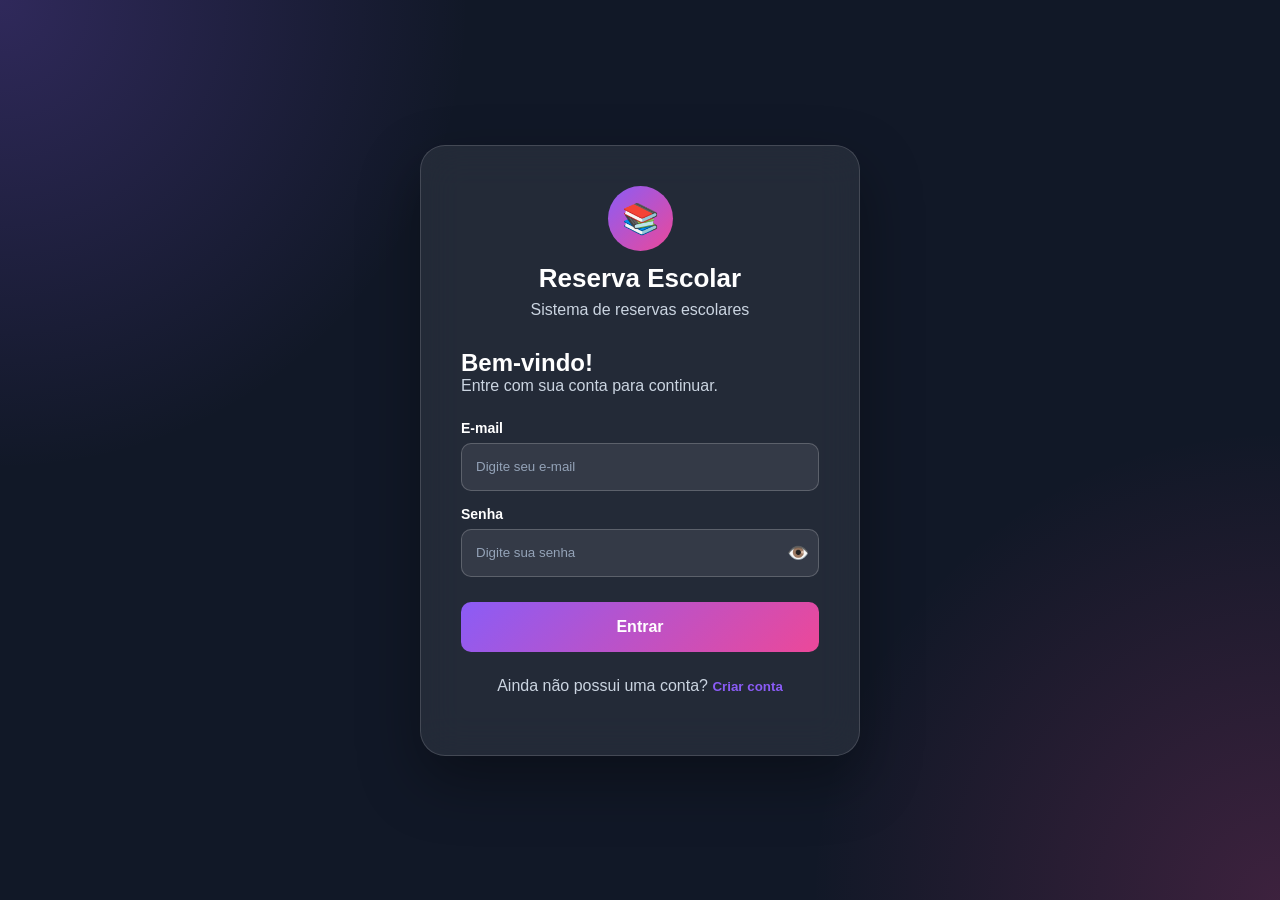
==== admin.html @ 8ef2ef52 "Tudo ok" ====
<!DOCTYPE html>
<html lang="pt-BR">

<head>

    <meta charset="UTF-8">

    <meta
        name="viewport"
        content="width=device-width, initial-scale=1.0"
    >

    <title>Administração - Reserva Escolar</title>

    <link
        rel="stylesheet"
        href="style.css"
    >

</head>

<body>

    <nav class="navbar">

        <div class="brand">
            🛡️ Administração
        </div>


        <div class="nav-links">

            <a href="home.html">
                Início
            </a>

            <a href="reservas.html">
                Agenda
            </a>

            <a href="historico.html">
                Histórico
            </a>

        </div>


        <div class="user-area">

            <div class="theme-selector">

                <button
                    class="theme-button"
                    onclick="abrirTemas()"
                >
                    🎨 Tema
                </button>


                <div
                    id="themeMenu"
                    class="theme-menu hidden"
                >

                    <button
                        onclick="escolherTema('light')"
                    >
                        ☀️ Tema Claro
                    </button>


                    <button
                        onclick="escolherTema('dark')"
                    >
                        🌙 Tema Escuro
                    </button>

                </div>

            </div>


            <button
                class="logout"
                onclick="sair()"
            >
                Sair
            </button>

        </div>

    </nav>


    <main class="main">

        <div class="welcome">

            <h1>
                🛡️ Painel Administrativo
            </h1>

            <p>
                Gerencie usuários e reservas.
            </p>

        </div>


        <div class="cards">

            <div class="card">

                <div class="card-icon">
                    👥
                </div>

                <div class="card-title">
                    Usuários
                </div>

                <div
                    class="card-number"
                    id="totalUsuarios"
                >
                    0
                </div>

            </div>


            <div class="card">

                <div class="card-icon">
                    📋
                </div>

                <div class="card-title">
                    Reservas
                </div>

                <div
                    class="card-number"
                    id="totalReservas"
                >
                    0
                </div>

            </div>


            <div class="card">

                <div class="card-icon">
                    📽️
                </div>

                <div class="card-title">
                    Data Shows
                </div>

                <div
                    class="card-number"
                    id="totalDS"
                >
                    0
                </div>

            </div>


            <div class="card">

                <div class="card-icon">
                    💻
                </div>

                <div class="card-title">
                    Sala de Informática
                </div>

                <div
                    class="card-number"
                    id="totalSala"
                >
                    0
                </div>

            </div>

        </div>


        <section class="panel">

            <h2>
                📋 Todas as reservas
            </h2>


            <div class="table-container">

                <table>

                    <thead>

                        <tr>

                            <th>
                                Usuário
                            </th>

                            <th>
                                Recurso
                            </th>

                            <th>
                                Data
                            </th>

                            <th>
                                Horário
                            </th>

                            <th>
                                Ação
                            </th>

                        </tr>

                    </thead>


                    <tbody
                        id="tabelaReservas"
                    ></tbody>

                </table>

            </div>

        </section>


        <section class="panel">

            <h2>
                👥 Usuários cadastrados
            </h2>


            <div class="table-container">

                <table>

                    <thead>

                        <tr>

                            <th>
                                Nick
                            </th>

                            <th>
                                E-mail
                            </th>

                            <th>
                                Tipo
                            </th>

                        </tr>

                    </thead>


                    <tbody
                        id="tabelaUsuarios"
                    ></tbody>

                </table>

            </div>

        </section>

    </main>


    <script src="app.js"></script>


    <script>

        const usuario =
            protegerPagina();


        if (
            usuario &&
            usuario.role === "admin"
        ) {

            carregarAdmin();

        }


        function carregarAdmin() {

            if (
                !verificarAdmin()
            ) {

                return;

            }


            const usuarios =
                getUsuarios();


            const reservas =
                getReservas();


            document.getElementById(
                "totalUsuarios"
            ).textContent =
                usuarios.length;


            document.getElementById(
                "totalReservas"
            ).textContent =
                reservas.length;


            document.getElementById(
                "totalDS"
            ).textContent =
                reservas.filter(
                    function(r) {

                        return (
                            r.recurso ===
                            "Data Show"
                        );

                    }
                ).length;


            document.getElementById(
                "totalSala"
            ).textContent =
                reservas.filter(
                    function(r) {

                        return (
                            r.recurso ===
                            "Sala de Informática"
                        );

                    }
                ).length;


            const tabelaReservas =
                document.getElementById(
                    "tabelaReservas"
                );


            if (
                reservas.length === 0
            ) {

                tabelaReservas.innerHTML = `

                    <tr>

                        <td colspan="5">
                            Nenhuma reserva encontrada.
                        </td>

                    </tr>

                `;

            } else {

                tabelaReservas.innerHTML =
                    reservas.map(
                        function(r) {

                            return `

                                <tr>

                                    <td>
                                        ${r.nick}
                                    </td>

                                    <td>
                                        ${r.recurso}
                                    </td>

                                    <td>
                                        ${r.data
                                            .split("-")
                                            .reverse()
                                            .join("/")}
                                    </td>

                                    <td>
                                        ${r.horario}
                                    </td>

                                    <td>

                                        <button
                                            class="button button-danger"
                                            onclick="cancelarReserva(${r.id})"
                                        >
                                            Cancelar
                                        </button>

                                    </td>

                                </tr>

                            `;

                        }
                    ).join("");

            }


            const tabelaUsuarios =
                document.getElementById(
                    "tabelaUsuarios"
                );


            tabelaUsuarios.innerHTML =
                usuarios.map(
                    function(u) {

                        return `

                            <tr>

                                <td>
                                    ${u.nick}
                                </td>

                                <td>
                                    ${u.email}
                                </td>

                                <td>
                                    ${
                                        u.role === "admin"
                                        ? "Administrador"
                                        : "Professor"
                                    }
                                </td>

                            </tr>

                        `;

                    }
                ).join("");

        }


        function cancelarReserva(id) {

            const confirmar =
                confirm(
                    "Deseja realmente cancelar esta reserva?"
                );


            if (!confirmar) {

                return;

            }


            const reservas =
                getReservas();


            const novasReservas =
                reservas.filter(
                    function(r) {

                        return (
                            r.id !== id
                        );

                    }
                );


            salvarReservas(
                novasReservas
            );


            carregarAdmin();

        }

    </script>

</body>

</html>
---- style.css ----
* {
    margin: 0;
    padding: 0;
    box-sizing: border-box;
}


/* =========================
   CORES DO TEMA ESCURO
========================= */

:root {

    --bg: #111827;

    --bg-secondary: #1f2937;

    --card: rgba(255,255,255,0.08);

    --card-border: rgba(255,255,255,0.15);

    --text: #ffffff;

    --text-secondary: #cbd5e1;

    --text-muted: #94a3b8;

    --input-bg: rgba(255,255,255,0.08);

    --input-border: rgba(255,255,255,0.20);

    --navbar: rgba(17,24,39,0.95);

    --primary: #8b5cf6;

    --secondary: #ec4899;

    --success: #22c55e;

    --danger: #ef4444;

    --shadow: rgba(0,0,0,0.35);
}


/* =========================
   TEMA CLARO
========================= */

body.light {

    --bg: #f3f4f6;

    --bg-secondary: #ffffff;

    --card: #ffffff;

    --card-border: #e5e7eb;

    --text: #111827;

    --text-secondary: #374151;

    --text-muted: #6b7280;

    --input-bg: #ffffff;

    --input-border: #d1d5db;

    --navbar: rgba(255,255,255,0.95);

    --shadow: rgba(0,0,0,0.10);
}


/* =========================
   BODY
========================= */

body {

    min-height: 100vh;

    font-family:
        Arial,
        Helvetica,
        sans-serif;

    color: var(--text);

    background:
        radial-gradient(
            circle at top left,
            rgba(139,92,246,0.25),
            transparent 30%
        ),
        radial-gradient(
            circle at bottom right,
            rgba(236,72,153,0.20),
            transparent 30%
        ),
        var(--bg);

    transition:
        background 0.3s ease,
        color 0.3s ease;
}


/* =========================
   TEXTOS
========================= */

h1,
h2,
h3,
h4,
h5,
h6,
p,
span,
strong,
label,
td,
th {

    color: var(--text);
}

p {

    color: var(--text-secondary);
}


/* =========================
   LOGIN
========================= */

.login-page {

    display: flex;

    align-items: center;

    justify-content: center;

    padding: 20px;
}


.login-container {

    width: 100%;

    max-width: 440px;
}


.login-box {

    padding: 40px;

    background: var(--card);

    border:
        1px solid var(--card-border);

    border-radius: 25px;

    backdrop-filter: blur(20px);

    box-shadow:
        0 25px 60px var(--shadow);
}


/* =========================
   LOGO
========================= */

.logo {

    text-align: center;

    margin-bottom: 30px;
}


.logo-icon {

    width: 65px;

    height: 65px;

    display: flex;

    align-items: center;

    justify-content: center;

    margin: auto;

    margin-bottom: 12px;

    border-radius: 50%;

    background:
        linear-gradient(
            135deg,
            var(--primary),
            var(--secondary)
        );

    font-size: 30px;
}


.logo h1 {

    color: var(--text);

    font-size: 26px;
}


.logo p {

    margin-top: 7px;

    color: var(--text-secondary);
}


/* =========================
   FORMULÁRIOS
========================= */

.form-description {

    margin-bottom: 25px;

    color: var(--text-secondary);
}


label {

    display: block;

    margin-top: 15px;

    margin-bottom: 7px;

    color: var(--text);

    font-size: 14px;

    font-weight: bold;
}


input,
select {

    width: 100%;

    height: 48px;

    padding: 0 14px;

    border:
        1px solid var(--input-border);

    border-radius: 10px;

    background: var(--input-bg);

    color: var(--text);

    outline: none;

    transition: 0.2s;
}


input::placeholder {

    color: var(--text-muted);
}


input:focus,
select:focus {

    border-color: var(--primary);

    box-shadow:
        0 0 0 3px
        rgba(139,92,246,0.15);
}


select option {

    background: var(--bg-secondary);

    color: var(--text);
}


/* =========================
   SENHA
========================= */

.password-input {

    position: relative;
}


.password-input input {

    padding-right: 50px;
}


.password-input button {

    position: absolute;

    right: 10px;

    top: 50%;

    transform: translateY(-50%);

    border: none;

    background: transparent;

    color: var(--text);

    cursor: pointer;

    font-size: 18px;
}


/* =========================
   BOTÃO PRINCIPAL
========================= */

.primary-button {

    width: 100%;

    height: 50px;

    margin-top: 25px;

    border: none;

    border-radius: 10px;

    background:
        linear-gradient(
            135deg,
            var(--primary),
            var(--secondary)
        );

    color: #ffffff !important;

    font-size: 16px;

    font-weight: bold;

    cursor: pointer;

    transition: 0.2s;
}


.primary-button:hover {

    transform: translateY(-2px);
}


/* =========================
   TROCAR LOGIN/CADASTRO
========================= */

.switch-text {

    text-align: center;

    margin-top: 25px;

    color: var(--text-secondary);
}


.switch-text button {

    border: none;

    background: transparent;

    color: var(--primary);

    font-weight: bold;

    cursor: pointer;
}


/* =========================
   MENSAGENS
========================= */

#mensagem {

    margin-top: 20px;

    text-align: center;

    font-weight: bold;
}


.sucesso {

    color: #16a34a !important;
}


.erro {

    color: #dc2626 !important;
}


/* =========================
   ESCONDIDO
========================= */

.hidden {

    display: none !important;
}


/* =========================
   NAVBAR
========================= */

.navbar {

    width: 100%;

    padding: 18px 6%;

    display: flex;

    align-items: center;

    justify-content: space-between;

    gap: 20px;

    background: var(--navbar);

    backdrop-filter: blur(15px);

    border-bottom:
        1px solid var(--card-border);
}


.brand {

    color: var(--text);

    font-size: 20px;

    font-weight: bold;
}


.nav-links {

    display: flex;

    align-items: center;

    gap: 8px;
}


.nav-links a {

    padding: 8px 12px;

    border-radius: 8px;

    color: var(--text-secondary);

    text-decoration: none;

    transition: 0.2s;
}


.nav-links a:hover {

    background: var(--card);

    color: var(--text);
}


/* =========================
   ÁREA DO USUÁRIO
========================= */

.user-area {

    display: flex;

    align-items: center;

    gap: 10px;
}


.user-name {

    color: var(--text);
}


/* =========================
   BOTÃO TEMA
========================= */

.theme-selector {

    position: relative;
}


.theme-button {

    height: 40px;

    padding: 0 14px;

    display: flex;

    align-items: center;

    justify-content: center;

    gap: 6px;

    border:
        1px solid var(--card-border);

    border-radius: 10px;

    background: var(--card);

    color: var(--text) !important;

    cursor: pointer;

    font-size: 14px;

    font-weight: bold;

    transition: 0.2s;
}


.theme-button:hover {

    transform: translateY(-1px);

    background: var(--input-bg);
}


/* =========================
   MENU DE TEMAS
========================= */

.theme-menu {

    position: absolute;

    right: 0;

    top: 48px;

    width: 180px;

    padding: 8px;

    background: var(--bg-secondary);

    border:
        1px solid var(--card-border);

    border-radius: 12px;

    box-shadow:
        0 10px 30px var(--shadow);

    z-index: 1000;
}


.theme-menu button {

    width: 100%;

    padding: 11px 12px;

    display: block;

    text-align: left;

    border: none;

    border-radius: 8px;

    background: transparent;

    color: var(--text) !important;

    cursor: pointer;

    font-size: 14px;
}


.theme-menu button:hover {

    background: var(--input-bg);
}


/* =========================
   LOGOUT
========================= */

.logout {

    border: none;

    padding: 9px 14px;

    border-radius: 8px;

    background: var(--danger);

    color: #ffffff !important;

    cursor: pointer;

    font-weight: bold;
}


/* =========================
   CONTEÚDO
========================= */

.main {

    width: 90%;

    max-width: 1200px;

    margin: 40px auto;
}


.welcome {

    margin-bottom: 30px;
}


.welcome h1 {

    color: var(--text);

    font-size: 34px;
}


.welcome p {

    margin-top: 8px;

    color: var(--text-secondary);
}


/* =========================
   CARDS
========================= */

.cards {

    display: grid;

    grid-template-columns:
        repeat(4, 1fr);

    gap: 18px;

    margin-bottom: 25px;
}


.card {

    padding: 23px;

    border-radius: 18px;

    background: var(--card);

    border:
        1px solid var(--card-border);

    box-shadow:
        0 10px 30px var(--shadow);
}


.card-icon {

    font-size: 25px;
}


.card-title {

    margin-top: 12px;

    color: var(--text-secondary);

    font-size: 14px;
}


.card-number {

    margin-top: 5px;

    color: var(--text);

    font-size: 30px;

    font-weight: bold;
}


/* =========================
   PAINEL
========================= */

.panel {

    padding: 25px;

    margin-bottom: 25px;

    border-radius: 18px;

    background: var(--card);

    border:
        1px solid var(--card-border);

    box-shadow:
        0 10px 30px var(--shadow);
}


.panel h2 {

    color: var(--text);

    margin-bottom: 20px;
}


/* =========================
   TABELAS
========================= */

.table-container {

    overflow-x: auto;
}


table {

    width: 100%;

    border-collapse: collapse;
}


th,
td {

    padding: 15px;

    text-align: left;

    border-bottom:
        1px solid var(--card-border);
}


th {

    color: var(--primary);
}


td {

    color: var(--text);
}


/* =========================
   STATUS
========================= */

.status {

    display: inline-block;

    padding: 5px 10px;

    border-radius: 20px;

    font-size: 12px;

    font-weight: bold;
}


.status-livre {

    background:
        rgba(34,197,94,0.15);

    color: #16a34a !important;
}


.status-cheio {

    background:
        rgba(239,68,68,0.15);

    color: #dc2626 !important;
}


/* =========================
   AVISOS
========================= */

.aviso {

    padding: 16px;

    margin-bottom: 12px;

    border-radius: 12px;

    background: var(--input-bg);

    border-left:
        4px solid var(--primary);
}


.aviso p {

    margin-top: 5px;
}


/* =========================
   BOTÕES
========================= */

.button {

    border: none;

    padding: 10px 15px;

    border-radius: 9px;

    color: white !important;

    cursor: pointer;

    font-weight: bold;
}


.button-primary {

    background: var(--primary);
}


.button-danger {

    background: var(--danger);
}


.button-success {

    background: var(--success);
}


/* =========================
   GRID DE FORMULÁRIO
========================= */

.form-grid {

    display: grid;

    grid-template-columns:
        repeat(2, 1fr);

    gap: 18px;
}


.form-group {

    margin-bottom: 10px;
}


.form-group label {

    margin-top: 0;
}


/* =========================
   RESPONSIVO
========================= */

@media(max-width: 900px) {

    .cards {

        grid-template-columns:
            repeat(2, 1fr);
    }


    .nav-links {

        display: none;
    }
}


@media(max-width: 600px) {

    .cards {

        grid-template-columns: 1fr;
    }


    .form-grid {

        grid-template-columns: 1fr;
    }


    .login-box {

        padding: 28px 20px;
    }


    .navbar {

        padding: 15px 20px;
    }


    .user-name {

        display: none;
    }
}
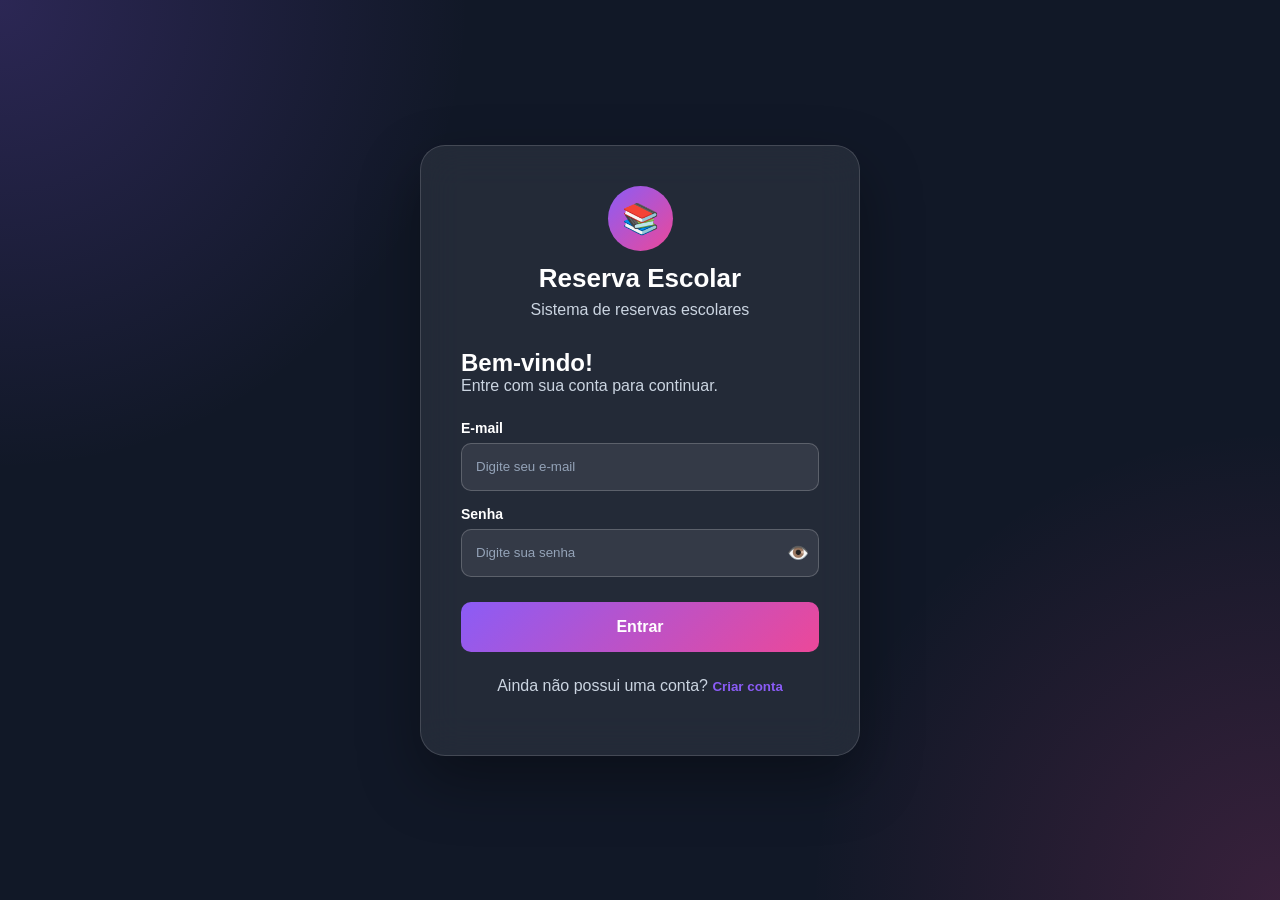
==== commit 32a13371: "ok" ====
--- a/admin.html
+++ b/admin.html
@@ -21,505 +21,687 @@
 
 <body>
 
-    <nav class="navbar">
-
-        <div class="brand">
-            🛡️ Administração
+<nav class="navbar">
+
+    <div class="brand">
+        🛡️ Administração
+    </div>
+
+    <div class="nav-links">
+
+        <a href="home.html">
+            Início
+        </a>
+
+        <a href="reservas.html">
+            Agenda
+        </a>
+
+        <a href="historico.html">
+            Histórico
+        </a>
+
+    </div>
+
+    <div class="user-area">
+
+        <div class="theme-selector">
+
+            <button
+                class="theme-button"
+                onclick="abrirTemas()"
+            >
+                🎨 Tema
+            </button>
+
+            <div
+                id="themeMenu"
+                class="theme-menu hidden"
+            >
+
+                <button
+                    onclick="escolherTema('light')"
+                >
+                    ☀️ Tema Claro
+                </button>
+
+                <button
+                    onclick="escolherTema('dark')"
+                >
+                    🌙 Tema Escuro
+                </button>
+
+            </div>
+
         </div>
 
-
-        <div class="nav-links">
-
-            <a href="home.html">
-                Início
-            </a>
-
-            <a href="reservas.html">
-                Agenda
-            </a>
-
-            <a href="historico.html">
-                Histórico
-            </a>
+        <button
+            class="logout"
+            onclick="sair()"
+        >
+            Sair
+        </button>
+
+    </div>
+
+</nav>
+
+
+<main class="main">
+
+    <div class="welcome">
+
+        <h1>
+            🛡️ Painel Administrativo
+        </h1>
+
+        <p>
+            Controle completo das reservas escolares.
+        </p>
+
+    </div>
+
+
+    <div class="cards">
+
+        <div class="card">
+
+            <div class="card-icon">
+                👥
+            </div>
+
+            <div class="card-title">
+                Usuários
+            </div>
+
+            <div
+                class="card-number"
+                id="totalUsuarios"
+            >
+                0
+            </div>
 
         </div>
 
 
-        <div class="user-area">
-
-            <div class="theme-selector">
-
-                <button
-                    class="theme-button"
-                    onclick="abrirTemas()"
+        <div class="card">
+
+            <div class="card-icon">
+                📋
+            </div>
+
+            <div class="card-title">
+                Reservas
+            </div>
+
+            <div
+                class="card-number"
+                id="totalReservas"
+            >
+                0
+            </div>
+
+        </div>
+
+
+        <div class="card">
+
+            <div class="card-icon">
+                📽️
+            </div>
+
+            <div class="card-title">
+                Data Shows
+            </div>
+
+            <div
+                class="card-number"
+                id="totalDS"
+            >
+                0
+            </div>
+
+        </div>
+
+
+        <div class="card">
+
+            <div class="card-icon">
+                💻
+            </div>
+
+            <div class="card-title">
+                Sala
+            </div>
+
+            <div
+                class="card-number"
+                id="totalSala"
+            >
+                0
+            </div>
+
+        </div>
+
+    </div>
+
+
+    <section class="panel no-print">
+
+        <h2>
+            🔎 Filtros
+        </h2>
+
+        <div class="form-grid">
+
+            <div class="form-group">
+
+                <label>
+                    Pesquisar
+                </label>
+
+                <input
+                    id="pesquisa"
+                    placeholder="Nick, e-mail ou recurso..."
                 >
-                    🎨 Tema
-                </button>
-
-
-                <div
-                    id="themeMenu"
-                    class="theme-menu hidden"
+
+            </div>
+
+
+            <div class="form-group">
+
+                <label>
+                    Data
+                </label>
+
+                <input
+                    type="date"
+                    id="filtroData"
                 >
 
-                    <button
-                        onclick="escolherTema('light')"
-                    >
-                        ☀️ Tema Claro
-                    </button>
-
-
-                    <button
-                        onclick="escolherTema('dark')"
-                    >
-                        🌙 Tema Escuro
-                    </button>
-
-                </div>
-
-            </div>
-
-
-            <button
-                class="logout"
-                onclick="sair()"
-            >
-                Sair
-            </button>
+            </div>
 
         </div>
 
-    </nav>
-
-
-    <main class="main">
-
-        <div class="welcome">
-
-            <h1>
-                🛡️ Painel Administrativo
-            </h1>
-
-            <p>
-                Gerencie usuários e reservas.
-            </p>
+
+        <button
+            class="button button-primary"
+            style="margin-top:20px"
+            onclick="carregarAdmin()"
+        >
+            🔎 Pesquisar
+        </button>
+
+
+        <button
+            class="button button-warning"
+            style="margin-top:20px"
+            onclick="limparFiltros()"
+        >
+            Limpar
+        </button>
+
+
+        <button
+            class="button button-success"
+            style="margin-top:20px"
+            onclick="exportarCSV(reservasFiltradas())"
+        >
+            📥 Exportar CSV
+        </button>
+
+
+        <button
+            class="button button-primary"
+            style="margin-top:20px"
+            onclick="imprimirPagina()"
+        >
+            🖨️ Imprimir
+        </button>
+
+    </section>
+
+
+    <section class="panel">
+
+        <h2>
+            📋 Todas as reservas
+        </h2>
+
+        <div class="table-container">
+
+            <table>
+
+                <thead>
+
+                    <tr>
+
+                        <th>
+                            Usuário
+                        </th>
+
+                        <th>
+                            E-mail
+                        </th>
+
+                        <th>
+                            Recurso
+                        </th>
+
+                        <th>
+                            Data
+                        </th>
+
+                        <th>
+                            Horário
+                        </th>
+
+                        <th>
+                            Ação
+                        </th>
+
+                    </tr>
+
+                </thead>
+
+                <tbody
+                    id="tabelaReservas"
+                ></tbody>
+
+            </table>
 
         </div>
 
-
-        <div class="cards">
-
-            <div class="card">
-
-                <div class="card-icon">
-                    👥
-                </div>
-
-                <div class="card-title">
-                    Usuários
-                </div>
-
-                <div
-                    class="card-number"
-                    id="totalUsuarios"
-                >
-                    0
-                </div>
-
-            </div>
-
-
-            <div class="card">
-
-                <div class="card-icon">
-                    📋
-                </div>
-
-                <div class="card-title">
-                    Reservas
-                </div>
-
-                <div
-                    class="card-number"
-                    id="totalReservas"
-                >
-                    0
-                </div>
-
-            </div>
-
-
-            <div class="card">
-
-                <div class="card-icon">
-                    📽️
-                </div>
-
-                <div class="card-title">
-                    Data Shows
-                </div>
-
-                <div
-                    class="card-number"
-                    id="totalDS"
-                >
-                    0
-                </div>
-
-            </div>
-
-
-            <div class="card">
-
-                <div class="card-icon">
-                    💻
-                </div>
-
-                <div class="card-title">
-                    Sala de Informática
-                </div>
-
-                <div
-                    class="card-number"
-                    id="totalSala"
-                >
-                    0
-                </div>
-
-            </div>
+    </section>
+
+
+    <section class="panel">
+
+        <h2>
+            👥 Usuários cadastrados
+        </h2>
+
+        <div class="table-container">
+
+            <table>
+
+                <thead>
+
+                    <tr>
+
+                        <th>
+                            Nick
+                        </th>
+
+                        <th>
+                            E-mail
+                        </th>
+
+                        <th>
+                            Tipo
+                        </th>
+
+                    </tr>
+
+                </thead>
+
+                <tbody
+                    id="tabelaUsuarios"
+                ></tbody>
+
+            </table>
 
         </div>
 
-
-        <section class="panel">
-
-            <h2>
-                📋 Todas as reservas
-            </h2>
-
-
-            <div class="table-container">
-
-                <table>
-
-                    <thead>
+    </section>
+
+</main>
+
+
+<script src="app.js"></script>
+
+<script>
+
+const usuario =
+    protegerPagina();
+
+
+if (
+    usuario &&
+    usuario.role === "admin"
+) {
+
+    carregarAdmin();
+
+}
+
+
+function reservasFiltradas() {
+
+    let reservas =
+        getReservas();
+
+
+    const pesquisa =
+        document.getElementById(
+            "pesquisa"
+        ).value
+        .trim()
+        .toLowerCase();
+
+
+    const data =
+        document.getElementById(
+            "filtroData"
+        ).value;
+
+
+    if (pesquisa) {
+
+        reservas =
+            reservas.filter(
+                function(r) {
+
+                    return (
+
+                        r.nick
+                            .toLowerCase()
+                            .includes(pesquisa)
+
+                        ||
+
+                        r.email
+                            .toLowerCase()
+                            .includes(pesquisa)
+
+                        ||
+
+                        r.recurso
+                            .toLowerCase()
+                            .includes(pesquisa)
+
+                    );
+
+                }
+            );
+
+    }
+
+
+    if (data) {
+
+        reservas =
+            reservas.filter(
+                function(r) {
+
+                    return (
+                        r.data ===
+                        data
+                    );
+
+                }
+            );
+
+    }
+
+
+    return reservas;
+
+}
+
+
+function carregarAdmin() {
+
+    if (
+        !verificarAdmin()
+    ) {
+
+        return;
+
+    }
+
+
+    const usuarios =
+        getUsuarios();
+
+
+    const reservas =
+        reservasFiltradas();
+
+
+    document.getElementById(
+        "totalUsuarios"
+    ).textContent =
+        usuarios.length;
+
+
+    document.getElementById(
+        "totalReservas"
+    ).textContent =
+        reservas.length;
+
+
+    document.getElementById(
+        "totalDS"
+    ).textContent =
+        reservas.filter(
+            function(r) {
+
+                return (
+                    r.recurso ===
+                    "Data Show"
+                );
+
+            }
+        ).length;
+
+
+    document.getElementById(
+        "totalSala"
+    ).textContent =
+        reservas.filter(
+            function(r) {
+
+                return (
+                    r.recurso ===
+                    "Sala de Informática"
+                );
+
+            }
+        ).length;
+
+
+    const tabela =
+        document.getElementById(
+            "tabelaReservas"
+        );
+
+
+    if (
+        reservas.length === 0
+    ) {
+
+        tabela.innerHTML = `
+
+            <tr>
+
+                <td colspan="6">
+                    Nenhuma reserva encontrada.
+                </td>
+
+            </tr>
+
+        `;
+
+    } else {
+
+        tabela.innerHTML =
+            reservas.map(
+                function(r) {
+
+                    return `
 
                         <tr>
 
-                            <th>
-                                Usuário
-                            </th>
-
-                            <th>
-                                Recurso
-                            </th>
-
-                            <th>
-                                Data
-                            </th>
-
-                            <th>
-                                Horário
-                            </th>
-
-                            <th>
-                                Ação
-                            </th>
+                            <td>
+                                ${r.nick}
+                            </td>
+
+                            <td>
+                                ${r.email}
+                            </td>
+
+                            <td>
+                                ${r.recurso}
+                            </td>
+
+                            <td>
+                                ${formatarData(r.data)}
+                            </td>
+
+                            <td>
+                                ${r.horario}
+                            </td>
+
+                            <td>
+
+                                <button
+                                    class="button button-danger"
+                                    onclick="cancelarReservaAdmin(${r.id})"
+                                >
+                                    Cancelar
+                                </button>
+
+                            </td>
 
                         </tr>
 
-                    </thead>
-
-
-                    <tbody
-                        id="tabelaReservas"
-                    ></tbody>
-
-                </table>
-
-            </div>
-
-        </section>
-
-
-        <section class="panel">
-
-            <h2>
-                👥 Usuários cadastrados
-            </h2>
-
-
-            <div class="table-container">
-
-                <table>
-
-                    <thead>
-
-                        <tr>
-
-                            <th>
-                                Nick
-                            </th>
-
-                            <th>
-                                E-mail
-                            </th>
-
-                            <th>
-                                Tipo
-                            </th>
-
-                        </tr>
-
-                    </thead>
-
-
-                    <tbody
-                        id="tabelaUsuarios"
-                    ></tbody>
-
-                </table>
-
-            </div>
-
-        </section>
-
-    </main>
-
-
-    <script src="app.js"></script>
-
-
-    <script>
-
-        const usuario =
-            protegerPagina();
-
-
-        if (
-            usuario &&
-            usuario.role === "admin"
-        ) {
-
-            carregarAdmin();
-
-        }
-
-
-        function carregarAdmin() {
-
-            if (
-                !verificarAdmin()
-            ) {
-
-                return;
+                    `;
+
+                }
+            ).join("");
+
+    }
+
+
+    const tabelaUsuarios =
+        document.getElementById(
+            "tabelaUsuarios"
+        );
+
+
+    tabelaUsuarios.innerHTML =
+        usuarios.map(
+            function(u) {
+
+                return `
+
+                    <tr>
+
+                        <td>
+                            ${u.nick}
+                        </td>
+
+                        <td>
+                            ${u.email}
+                        </td>
+
+                        <td>
+                            ${
+                                u.role === "admin"
+                                ? "Administrador"
+                                : "Professor"
+                            }
+                        </td>
+
+                    </tr>
+
+                `;
 
             }
-
-
-            const usuarios =
-                getUsuarios();
-
-
-            const reservas =
-                getReservas();
-
-
-            document.getElementById(
-                "totalUsuarios"
-            ).textContent =
-                usuarios.length;
-
-
-            document.getElementById(
-                "totalReservas"
-            ).textContent =
-                reservas.length;
-
-
-            document.getElementById(
-                "totalDS"
-            ).textContent =
-                reservas.filter(
-                    function(r) {
-
-                        return (
-                            r.recurso ===
-                            "Data Show"
-                        );
-
-                    }
-                ).length;
-
-
-            document.getElementById(
-                "totalSala"
-            ).textContent =
-                reservas.filter(
-                    function(r) {
-
-                        return (
-                            r.recurso ===
-                            "Sala de Informática"
-                        );
-
-                    }
-                ).length;
-
-
-            const tabelaReservas =
-                document.getElementById(
-                    "tabelaReservas"
-                );
-
-
-            if (
-                reservas.length === 0
-            ) {
-
-                tabelaReservas.innerHTML = `
-
-                    <tr>
-
-                        <td colspan="5">
-                            Nenhuma reserva encontrada.
-                        </td>
-
-                    </tr>
-
-                `;
-
-            } else {
-
-                tabelaReservas.innerHTML =
-                    reservas.map(
-                        function(r) {
-
-                            return `
-
-                                <tr>
-
-                                    <td>
-                                        ${r.nick}
-                                    </td>
-
-                                    <td>
-                                        ${r.recurso}
-                                    </td>
-
-                                    <td>
-                                        ${r.data
-                                            .split("-")
-                                            .reverse()
-                                            .join("/")}
-                                    </td>
-
-                                    <td>
-                                        ${r.horario}
-                                    </td>
-
-                                    <td>
-
-                                        <button
-                                            class="button button-danger"
-                                            onclick="cancelarReserva(${r.id})"
-                                        >
-                                            Cancelar
-                                        </button>
-
-                                    </td>
-
-                                </tr>
-
-                            `;
-
-                        }
-                    ).join("");
+        ).join("");
+
+}
+
+
+function cancelarReservaAdmin(
+    id
+) {
+
+    const reserva =
+        getReservas().find(
+            function(r) {
+
+                return r.id === id;
 
             }
-
-
-            const tabelaUsuarios =
-                document.getElementById(
-                    "tabelaUsuarios"
-                );
-
-
-            tabelaUsuarios.innerHTML =
-                usuarios.map(
-                    function(u) {
-
-                        return `
-
-                            <tr>
-
-                                <td>
-                                    ${u.nick}
-                                </td>
-
-                                <td>
-                                    ${u.email}
-                                </td>
-
-                                <td>
-                                    ${
-                                        u.role === "admin"
-                                        ? "Administrador"
-                                        : "Professor"
-                                    }
-                                </td>
-
-                            </tr>
-
-                        `;
-
-                    }
-                ).join("");
-
-        }
-
-
-        function cancelarReserva(id) {
-
-            const confirmar =
-                confirm(
-                    "Deseja realmente cancelar esta reserva?"
-                );
-
-
-            if (!confirmar) {
-
-                return;
+        );
+
+
+    if (!reserva) {
+
+        mostrarToast(
+            "Reserva não encontrada.",
+            "error"
+        );
+
+        return;
+
+    }
+
+
+    const confirmar =
+        confirm(
+            `Cancelar a reserva de ${reserva.nick}?\n\n${reserva.recurso}\n${formatarData(reserva.data)}\n${reserva.horario}`
+        );
+
+
+    if (!confirmar) return;
+
+
+    const reservas =
+        getReservas();
+
+
+    salvarReservas(
+        reservas.filter(
+            function(r) {
+
+                return r.id !== id;
 
             }
-
-
-            const reservas =
-                getReservas();
-
-
-            const novasReservas =
-                reservas.filter(
-                    function(r) {
-
-                        return (
-                            r.id !== id
-                        );
-
-                    }
-                );
-
-
-            salvarReservas(
-                novasReservas
-            );
-
-
-            carregarAdmin();
-
-        }
-
-    </script>
+        )
+    );
+
+
+    mostrarToast(
+        "Reserva cancelada.",
+        "success"
+    );
+
+
+    carregarAdmin();
+
+}
+
+
+function limparFiltros() {
+
+    document.getElementById(
+        "pesquisa"
+    ).value = "";
+
+
+    document.getElementById(
+        "filtroData"
+    ).value = "";
+
+
+    carregarAdmin();
+
+}
+
+</script>
 
 </body>
 
--- a/style.css
+++ b/style.css
@@ -4,78 +4,52 @@
     box-sizing: border-box;
 }
 
-
-/* =========================
-   CORES DO TEMA ESCURO
-========================= */
-
 :root {
 
     --bg: #111827;
-
     --bg-secondary: #1f2937;
 
     --card: rgba(255,255,255,0.08);
-
     --card-border: rgba(255,255,255,0.15);
 
     --text: #ffffff;
-
     --text-secondary: #cbd5e1;
-
     --text-muted: #94a3b8;
 
     --input-bg: rgba(255,255,255,0.08);
-
     --input-border: rgba(255,255,255,0.20);
 
     --navbar: rgba(17,24,39,0.95);
 
     --primary: #8b5cf6;
-
     --secondary: #ec4899;
 
     --success: #22c55e;
-
+    --warning: #f59e0b;
     --danger: #ef4444;
 
     --shadow: rgba(0,0,0,0.35);
 }
 
-
-/* =========================
-   TEMA CLARO
-========================= */
-
 body.light {
 
     --bg: #f3f4f6;
-
     --bg-secondary: #ffffff;
 
     --card: #ffffff;
-
     --card-border: #e5e7eb;
 
     --text: #111827;
-
     --text-secondary: #374151;
-
     --text-muted: #6b7280;
 
     --input-bg: #ffffff;
-
     --input-border: #d1d5db;
 
-    --navbar: rgba(255,255,255,0.95);
+    --navbar: rgba(255,255,255,0.96);
 
     --shadow: rgba(0,0,0,0.10);
 }
-
-
-/* =========================
-   BODY
-========================= */
 
 body {
 
@@ -91,12 +65,12 @@
     background:
         radial-gradient(
             circle at top left,
-            rgba(139,92,246,0.25),
+            rgba(139,92,246,0.22),
             transparent 30%
         ),
         radial-gradient(
             circle at bottom right,
-            rgba(236,72,153,0.20),
+            rgba(236,72,153,0.18),
             transparent 30%
         ),
         var(--bg);
@@ -105,11 +79,6 @@
         background 0.3s ease,
         color 0.3s ease;
 }
-
-
-/* =========================
-   TEXTOS
-========================= */
 
 h1,
 h2,
@@ -140,22 +109,17 @@
 .login-page {
 
     display: flex;
-
     align-items: center;
-
     justify-content: center;
 
     padding: 20px;
 }
 
-
 .login-container {
 
     width: 100%;
-
     max-width: 440px;
 }
-
 
 .login-box {
 
@@ -174,11 +138,6 @@
         0 25px 60px var(--shadow);
 }
 
-
-/* =========================
-   LOGO
-========================= */
-
 .logo {
 
     text-align: center;
@@ -186,21 +145,16 @@
     margin-bottom: 30px;
 }
 
-
 .logo-icon {
 
     width: 65px;
-
     height: 65px;
 
     display: flex;
-
     align-items: center;
-
     justify-content: center;
 
     margin: auto;
-
     margin-bottom: 12px;
 
     border-radius: 50%;
@@ -215,20 +169,14 @@
     font-size: 30px;
 }
 
-
 .logo h1 {
 
-    color: var(--text);
-
     font-size: 26px;
 }
 
-
 .logo p {
 
     margin-top: 7px;
-
-    color: var(--text-secondary);
 }
 
 
@@ -239,32 +187,23 @@
 .form-description {
 
     margin-bottom: 25px;
-
-    color: var(--text-secondary);
-}
-
+}
 
 label {
 
     display: block;
 
     margin-top: 15px;
-
     margin-bottom: 7px;
 
-    color: var(--text);
-
     font-size: 14px;
-
     font-weight: bold;
 }
-
 
 input,
 select {
 
     width: 100%;
-
     height: 48px;
 
     padding: 0 14px;
@@ -283,12 +222,10 @@
     transition: 0.2s;
 }
 
-
 input::placeholder {
 
     color: var(--text-muted);
 }
-
 
 input:focus,
 select:focus {
@@ -300,11 +237,9 @@
         rgba(139,92,246,0.15);
 }
 
-
 select option {
 
     background: var(--bg-secondary);
-
     color: var(--text);
 }
 
@@ -318,19 +253,16 @@
     position: relative;
 }
 
-
 .password-input input {
 
     padding-right: 50px;
 }
 
-
 .password-input button {
 
     position: absolute;
 
     right: 10px;
-
     top: 50%;
 
     transform: translateY(-50%);
@@ -348,19 +280,17 @@
 
 
 /* =========================
-   BOTÃO PRINCIPAL
+   BOTÕES
 ========================= */
 
 .primary-button {
 
     width: 100%;
-
     height: 50px;
 
     margin-top: 25px;
 
     border: none;
-
     border-radius: 10px;
 
     background:
@@ -370,10 +300,9 @@
             var(--secondary)
         );
 
-    color: #ffffff !important;
+    color: white !important;
 
     font-size: 16px;
-
     font-weight: bold;
 
     cursor: pointer;
@@ -381,15 +310,56 @@
     transition: 0.2s;
 }
 
-
 .primary-button:hover {
 
     transform: translateY(-2px);
 }
 
-
-/* =========================
-   TROCAR LOGIN/CADASTRO
+.button {
+
+    border: none;
+
+    padding: 10px 15px;
+
+    border-radius: 9px;
+
+    color: white !important;
+
+    cursor: pointer;
+
+    font-weight: bold;
+
+    transition: 0.2s;
+}
+
+.button:hover {
+
+    transform: translateY(-1px);
+}
+
+.button-primary {
+
+    background: var(--primary);
+}
+
+.button-danger {
+
+    background: var(--danger);
+}
+
+.button-success {
+
+    background: var(--success);
+}
+
+.button-warning {
+
+    background: var(--warning);
+}
+
+
+/* =========================
+   LOGIN/CADASTRO
 ========================= */
 
 .switch-text {
@@ -397,10 +367,7 @@
     text-align: center;
 
     margin-top: 25px;
-
-    color: var(--text-secondary);
-}
-
+}
 
 .switch-text button {
 
@@ -415,6 +382,11 @@
     cursor: pointer;
 }
 
+.hidden {
+
+    display: none !important;
+}
+
 
 /* =========================
    MENSAGENS
@@ -429,26 +401,19 @@
     font-weight: bold;
 }
 
-
 .sucesso {
 
-    color: #16a34a !important;
-}
-
+    color: #22c55e !important;
+}
 
 .erro {
 
-    color: #dc2626 !important;
-}
-
-
-/* =========================
-   ESCONDIDO
-========================= */
-
-.hidden {
-
-    display: none !important;
+    color: #ef4444 !important;
+}
+
+.aviso-texto {
+
+    color: var(--warning) !important;
 }
 
 
@@ -460,7 +425,7 @@
 
     width: 100%;
 
-    padding: 18px 6%;
+    padding: 16px 5%;
 
     display: flex;
 
@@ -476,8 +441,13 @@
 
     border-bottom:
         1px solid var(--card-border);
-}
-
+
+    position: sticky;
+
+    top: 0;
+
+    z-index: 100;
+}
 
 .brand {
 
@@ -486,8 +456,9 @@
     font-size: 20px;
 
     font-weight: bold;
-}
-
+
+    white-space: nowrap;
+}
 
 .nav-links {
 
@@ -495,13 +466,12 @@
 
     align-items: center;
 
-    gap: 8px;
-}
-
+    gap: 5px;
+}
 
 .nav-links a {
 
-    padding: 8px 12px;
+    padding: 8px 10px;
 
     border-radius: 8px;
 
@@ -512,7 +482,6 @@
     transition: 0.2s;
 }
 
-
 .nav-links a:hover {
 
     background: var(--card);
@@ -520,11 +489,6 @@
     color: var(--text);
 }
 
-
-/* =========================
-   ÁREA DO USUÁRIO
-========================= */
-
 .user-area {
 
     display: flex;
@@ -534,22 +498,20 @@
     gap: 10px;
 }
 
-
 .user-name {
 
-    color: var(--text);
-}
-
-
-/* =========================
-   BOTÃO TEMA
+    white-space: nowrap;
+}
+
+
+/* =========================
+   TEMA
 ========================= */
 
 .theme-selector {
 
     position: relative;
 }
-
 
 .theme-button {
 
@@ -579,22 +541,12 @@
     font-size: 14px;
 
     font-weight: bold;
-
-    transition: 0.2s;
-}
-
+}
 
 .theme-button:hover {
 
-    transform: translateY(-1px);
-
     background: var(--input-bg);
 }
-
-
-/* =========================
-   MENU DE TEMAS
-========================= */
 
 .theme-menu {
 
@@ -621,7 +573,6 @@
     z-index: 1000;
 }
 
-
 .theme-menu button {
 
     width: 100%;
@@ -641,10 +592,7 @@
     color: var(--text) !important;
 
     cursor: pointer;
-
-    font-size: 14px;
-}
-
+}
 
 .theme-menu button:hover {
 
@@ -666,7 +614,7 @@
 
     background: var(--danger);
 
-    color: #ffffff !important;
+    color: white !important;
 
     cursor: pointer;
 
@@ -682,31 +630,24 @@
 
     width: 90%;
 
-    max-width: 1200px;
-
-    margin: 40px auto;
-}
-
+    max-width: 1250px;
+
+    margin: 35px auto;
+}
 
 .welcome {
 
-    margin-bottom: 30px;
-}
-
+    margin-bottom: 28px;
+}
 
 .welcome h1 {
 
-    color: var(--text);
-
-    font-size: 34px;
-}
-
+    font-size: 32px;
+}
 
 .welcome p {
 
     margin-top: 8px;
-
-    color: var(--text-secondary);
 }
 
 
@@ -721,15 +662,14 @@
     grid-template-columns:
         repeat(4, 1fr);
 
-    gap: 18px;
+    gap: 16px;
 
     margin-bottom: 25px;
 }
 
-
 .card {
 
-    padding: 23px;
+    padding: 22px;
 
     border-radius: 18px;
 
@@ -742,30 +682,25 @@
         0 10px 30px var(--shadow);
 }
 
-
 .card-icon {
 
     font-size: 25px;
 }
 
-
 .card-title {
 
-    margin-top: 12px;
+    margin-top: 10px;
 
     color: var(--text-secondary);
 
     font-size: 14px;
 }
 
-
 .card-number {
 
     margin-top: 5px;
 
-    color: var(--text);
-
-    font-size: 30px;
+    font-size: 28px;
 
     font-weight: bold;
 }
@@ -779,7 +714,7 @@
 
     padding: 25px;
 
-    margin-bottom: 25px;
+    margin-bottom: 22px;
 
     border-radius: 18px;
 
@@ -792,17 +727,34 @@
         0 10px 30px var(--shadow);
 }
 
-
 .panel h2 {
 
-    color: var(--text);
-
     margin-bottom: 20px;
 }
 
 
 /* =========================
-   TABELAS
+   FORM GRID
+========================= */
+
+.form-grid {
+
+    display: grid;
+
+    grid-template-columns:
+        repeat(2, 1fr);
+
+    gap: 18px;
+}
+
+.form-group label {
+
+    margin-top: 0;
+}
+
+
+/* =========================
+   TABELA
 ========================= */
 
 .table-container {
@@ -810,19 +762,17 @@
     overflow-x: auto;
 }
 
-
 table {
 
     width: 100%;
 
     border-collapse: collapse;
 }
-
 
 th,
 td {
 
-    padding: 15px;
+    padding: 13px;
 
     text-align: left;
 
@@ -830,13 +780,11 @@
         1px solid var(--card-border);
 }
 
-
 th {
 
     color: var(--primary);
 }
 
-
 td {
 
     color: var(--text);
@@ -859,23 +807,81 @@
 
     font-weight: bold;
 }
-
 
 .status-livre {
 
     background:
         rgba(34,197,94,0.15);
 
-    color: #16a34a !important;
-}
-
+    color: #22c55e !important;
+}
+
+.status-parcial {
+
+    background:
+        rgba(245,158,11,0.15);
+
+    color: #f59e0b !important;
+}
 
 .status-cheio {
 
     background:
         rgba(239,68,68,0.15);
 
-    color: #dc2626 !important;
+    color: #ef4444 !important;
+}
+
+.status-bloqueado {
+
+    background:
+        rgba(107,114,128,0.20);
+
+    color: #9ca3af !important;
+}
+
+
+/* =========================
+   CALENDÁRIO
+========================= */
+
+.date-buttons {
+
+    display: grid;
+
+    grid-template-columns:
+        repeat(2, 1fr);
+
+    gap: 15px;
+
+    margin-bottom: 20px;
+}
+
+.date-button {
+
+    padding: 18px;
+
+    border:
+        1px solid var(--card-border);
+
+    border-radius: 14px;
+
+    background: var(--input-bg);
+
+    color: var(--text);
+
+    cursor: pointer;
+
+    text-align: left;
+}
+
+.date-button:hover,
+.date-button.active {
+
+    border-color: var(--primary);
+
+    background:
+        rgba(139,92,246,0.12);
 }
 
 
@@ -885,7 +891,7 @@
 
 .aviso {
 
-    padding: 16px;
+    padding: 15px;
 
     margin-bottom: 12px;
 
@@ -897,7 +903,6 @@
         4px solid var(--primary);
 }
 
-
 .aviso p {
 
     margin-top: 5px;
@@ -905,67 +910,129 @@
 
 
 /* =========================
-   BOTÕES
-========================= */
-
-.button {
-
-    border: none;
-
-    padding: 10px 15px;
-
-    border-radius: 9px;
-
-    color: white !important;
-
-    cursor: pointer;
-
-    font-weight: bold;
-}
-
-
-.button-primary {
-
-    background: var(--primary);
-}
-
-
-.button-danger {
-
-    background: var(--danger);
-}
-
-
-.button-success {
-
-    background: var(--success);
-}
-
-
-/* =========================
-   GRID DE FORMULÁRIO
-========================= */
-
-.form-grid {
-
-    display: grid;
-
-    grid-template-columns:
-        repeat(2, 1fr);
-
-    gap: 18px;
-}
-
-
-.form-group {
-
-    margin-bottom: 10px;
-}
-
-
-.form-group label {
-
-    margin-top: 0;
+   NOTIFICAÇÃO
+========================= */
+
+.toast-container {
+
+    position: fixed;
+
+    right: 20px;
+
+    bottom: 20px;
+
+    z-index: 9999;
+
+    display: flex;
+
+    flex-direction: column;
+
+    gap: 10px;
+}
+
+.toast {
+
+    min-width: 280px;
+
+    max-width: 380px;
+
+    padding: 15px 18px;
+
+    border-radius: 12px;
+
+    background: var(--bg-secondary);
+
+    border:
+        1px solid var(--card-border);
+
+    box-shadow:
+        0 15px 35px var(--shadow);
+
+    animation:
+        aparecer 0.3s ease;
+}
+
+.toast.success {
+
+    border-left:
+        4px solid var(--success);
+}
+
+.toast.error {
+
+    border-left:
+        4px solid var(--danger);
+}
+
+.toast.warning {
+
+    border-left:
+        4px solid var(--warning);
+}
+
+@keyframes aparecer {
+
+    from {
+
+        opacity: 0;
+
+        transform:
+            translateY(15px);
+
+    }
+
+    to {
+
+        opacity: 1;
+
+        transform:
+            translateY(0);
+
+    }
+}
+
+
+/* =========================
+   IMPRESSÃO
+========================= */
+
+@media print {
+
+    .navbar,
+    .no-print,
+    .theme-selector,
+    .logout,
+    button {
+
+        display: none !important;
+    }
+
+    body {
+
+        background: white !important;
+
+        color: black !important;
+    }
+
+    .panel,
+    .card {
+
+        box-shadow: none;
+
+        border: 1px solid #ddd;
+
+        color: black;
+    }
+
+    h1,
+    h2,
+    h3,
+    p,
+    td,
+    th {
+
+        color: black !important;
+    }
 }
 
 
@@ -973,7 +1040,7 @@
    RESPONSIVO
 ========================= */
 
-@media(max-width: 900px) {
+@media(max-width: 1000px) {
 
     .cards {
 
@@ -981,42 +1048,53 @@
             repeat(2, 1fr);
     }
 
-
     .nav-links {
 
         display: none;
     }
 }
 
-
-@media(max-width: 600px) {
+@media(max-width: 650px) {
 
     .cards {
 
         grid-template-columns: 1fr;
     }
 
-
     .form-grid {
 
         grid-template-columns: 1fr;
     }
 
+    .date-buttons {
+
+        grid-template-columns: 1fr;
+    }
 
     .login-box {
 
         padding: 28px 20px;
     }
 
-
     .navbar {
 
-        padding: 15px 20px;
-    }
-
+        padding: 14px 18px;
+    }
 
     .user-name {
 
         display: none;
     }
+
+    .brand {
+
+        font-size: 16px;
+    }
+
+    .toast {
+
+        min-width: auto;
+
+        width: calc(100vw - 40px);
+    }
 }
